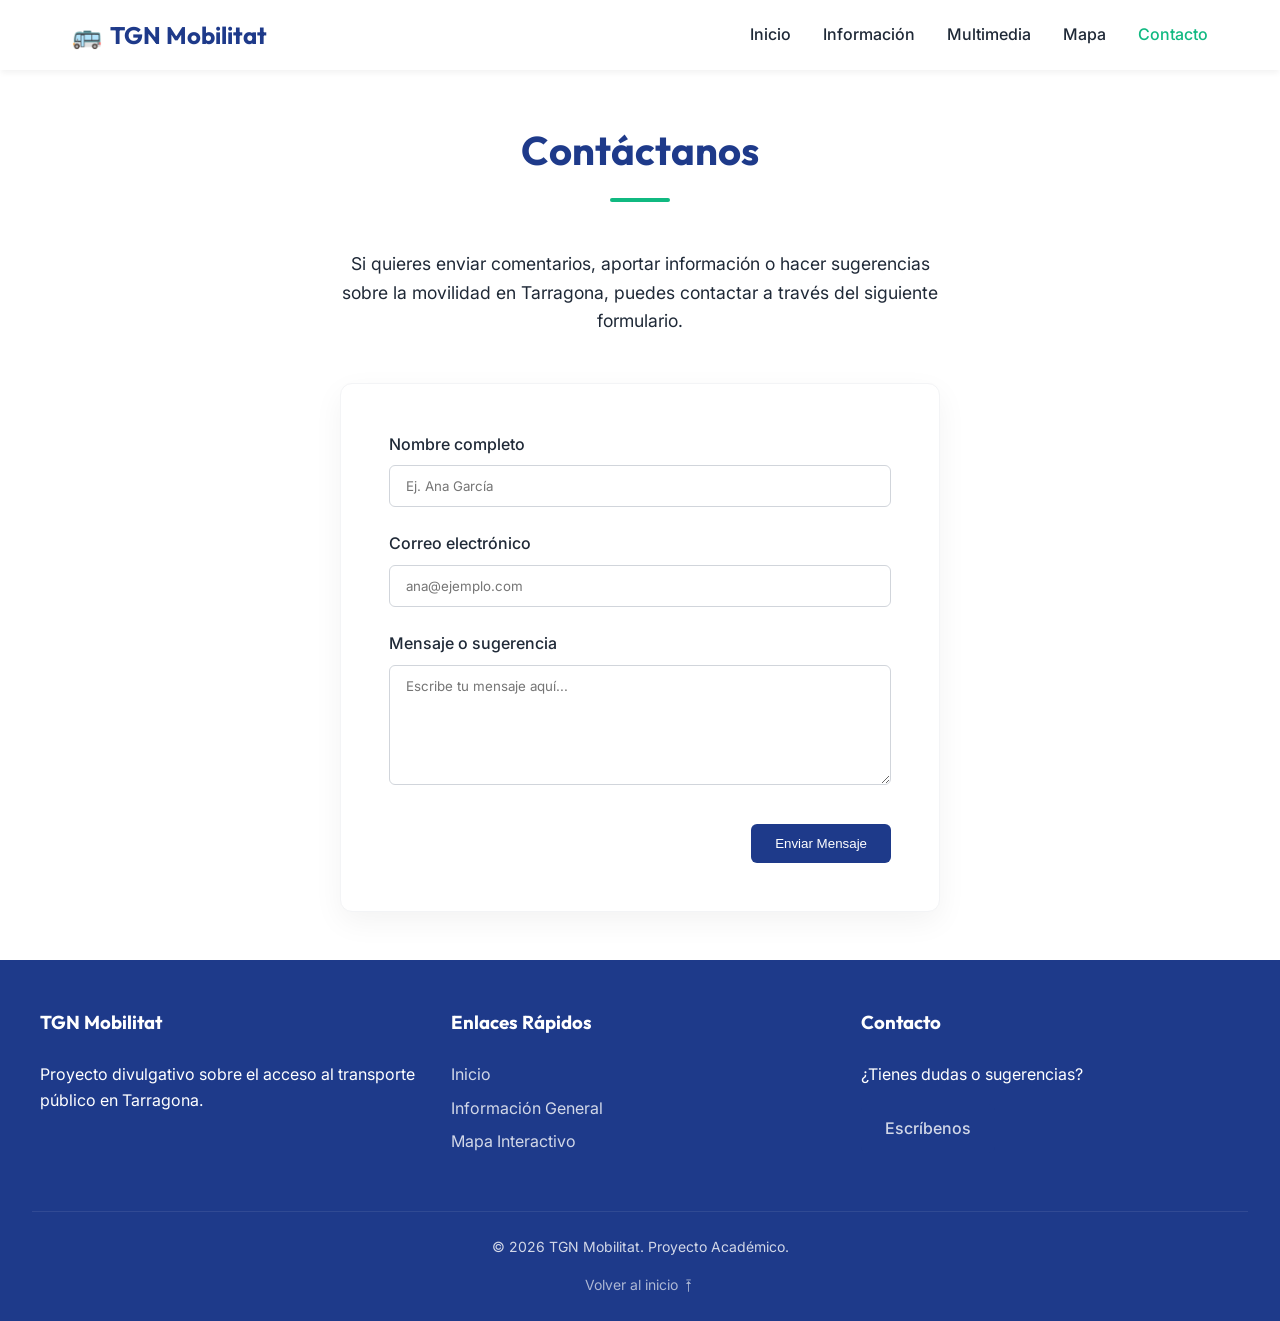
==== contacte.html @ d4a7bf95 "Primera Versió de la Web" ====
<!DOCTYPE html>
<html lang="es">
<head>
    <meta charset="UTF-8">
    <meta name="viewport" content="width=device-width, initial-scale=1.0">
    <title>Contacto - Movilidad Tarragona</title>
    <meta name="description" content="Formulario de contacto para el proyecto de movilidad en Tarragona.">
    <link rel="stylesheet" href="css/styles.css">
</head>
<body>
    <header class="main-header">
        <div class="nav-container">
            <a href="index.html" class="logo"><span class="logo-icon">🚌</span>TGN Mobilitat</a>
            <button class="mobile-menu-btn" id="mobile-menu">☰</button>
            <nav>
                <ul class="nav-links">
                    <li><a href="index.html">Inicio</a></li>
                    <li><a href="info.html">Información</a></li>
                    <li><a href="multimedia.html">Multimedia</a></li>
                    <li><a href="mapa.html">Mapa</a></li>
                    <li><a href="contacte.html">Contacto</a></li>
                </ul>
            </nav>
        </div>
    </header>

    <main class="page-container">
        <h1 class="section-title">Contáctanos</h1>
        
        <p class="text-center" style="max-width: 600px; margin: 0 auto 3rem; font-size: 1.1rem;">
            Si quieres enviar comentarios, aportar información o hacer sugerencias sobre la movilidad en Tarragona, puedes contactar a través del siguiente formulario.
        </p>

        <div class="contact-container">
            <form action="#" method="get" onsubmit="alert('¡Gracias por tu mensaje! Este es un proyecto académico.'); return false;">
                <div class="form-group">
                    <label class="form-label" for="nombre">Nombre completo</label>
                    <input type="text" id="nombre" name="nombre" class="form-control" placeholder="Ej. Ana García" required>
                </div>
                
                <div class="form-group">
                    <label class="form-label" for="correo">Correo electrónico</label>
                    <input type="email" id="correo" name="correo" class="form-control" placeholder="ana@ejemplo.com" required>
                </div>
                
                <div class="form-group">
                    <label class="form-label" for="mensaje">Mensaje o sugerencia</label>
                    <textarea id="mensaje" name="mensaje" class="form-control" placeholder="Escribe tu mensaje aquí..." required></textarea>
                </div>
                
                <div style="text-align: right; margin-top: 2rem;">
                    <button type="submit" class="btn">Enviar Mensaje</button>
                </div>
            </form>
        </div>
    </main>

    <footer class="main-footer">
        <div class="footer-content">
            <div class="footer-section"><h3>TGN Mobilitat</h3><p>Proyecto divulgativo sobre el acceso al transporte público en Tarragona.</p></div>
            <div class="footer-section"><h3>Enlaces Rápidos</h3><a href="index.html">Inicio</a><a href="info.html">Información General</a><a href="mapa.html">Mapa Interactivo</a></div>
            <div class="footer-section"><h3>Contacto</h3><p>¿Tienes dudas o sugerencias?</p><a href="contacte.html" class="btn" style="margin-top: 1rem; display: inline-block;">Escríbenos</a></div>
        </div>
        <div class="footer-bottom">
            <p>&copy; 2026 TGN Mobilitat. Proyecto Académico.</p>
            <div class="footer-links"><a href="#" onclick="window.scrollTo({top: 0, behavior: 'smooth'}); return false;">Volver al inicio ⭱</a></div>
        </div>
    </footer>

    <script src="js/script.js"></script>
</body>
</html>
---- css/styles.css ----
@import url('https://fonts.googleapis.com/css2?family=Inter:wght@300;400;500;600&family=Outfit:wght@500;700&display=swap');

:root {
  --primary: #1e3a8a;
  --bg-color: #ffffff;
  --bg-secondary: #f3f4f6;
  --accent: #10b981;
  --text-dark: #1f2937;
  --text-light: #6b7280;
  --font-body: 'Inter', system-ui, -apple-system, sans-serif;
  --font-heading: 'Outfit', 'Inter', system-ui, sans-serif;
  --transition: all 0.3s ease;
}

* {
  margin: 0;
  padding: 0;
  box-sizing: border-box;
}

body {
  font-family: var(--font-body);
  color: var(--text-dark);
  background-color: var(--bg-color);
  line-height: 1.6;
  display: flex;
  flex-direction: column;
  min-height: 100vh;
}

h1, h2, h3, h4 {
  font-family: var(--font-heading);
  color: var(--primary);
  margin-bottom: 1rem;
}

img {
  max-width: 100%;
  height: auto;
  border-radius: 8px;
}

a {
  text-decoration: none;
  color: var(--primary);
  transition: var(--transition);
}

a:hover {
  color: var(--accent);
}

/* Header & Navigation */
.main-header {
  background-color: var(--bg-color);
  box-shadow: 0 4px 6px -1px rgba(0, 0, 0, 0.05);
  position: sticky;
  top: 0;
  z-index: 1000;
}

.nav-container {
  display: flex;
  justify-content: space-between;
  align-items: center;
  padding: 1rem 2rem;
  max-width: 1200px;
  margin: 0 auto;
}

.logo {
  font-family: var(--font-heading);
  font-size: 1.5rem;
  font-weight: 700;
  color: var(--primary);
  display: flex;
  align-items: center;
  gap: 0.5rem;
}

.logo-icon {
  color: var(--accent);
}

.nav-links {
  display: flex;
  gap: 2rem;
  list-style: none;
}

.nav-links a {
  font-weight: 500;
  color: var(--text-dark);
}

.nav-links a:hover,
.nav-links a.active {
  color: var(--accent);
}

.mobile-menu-btn {
  display: none;
  background: none;
  border: none;
  font-size: 1.5rem;
  cursor: pointer;
  color: var(--primary);
}

/* Footer */
.main-footer {
  background-color: var(--primary);
  color: var(--bg-color);
  padding: 3rem 2rem 1.5rem;
  margin-top: auto;
}

.footer-content {
  display: grid;
  gap: 2rem;
  max-width: 1200px;
  margin: 0 auto;
  grid-template-columns: 1fr;
}

.footer-section h3 {
  color: var(--bg-color);
  margin-bottom: 1.5rem;
}

.footer-section a {
  color: rgba(255, 255, 255, 0.8);
  display: block;
  margin-bottom: 0.5rem;
}

.footer-section a:hover {
  color: var(--accent);
}

.footer-bottom {
  text-align: center;
  margin-top: 3rem;
  padding-top: 1.5rem;
  border-top: 1px solid rgba(255, 255, 255, 0.1);
  font-size: 0.875rem;
  opacity: 0.8;
}

.footer-links {
  display: flex;
  gap: 1rem;
  justify-content: center;
  margin-top: 1rem;
}

.footer-links a {
  color: #fff;
  opacity: 0.8;
  display: inline;
}

.footer-links a:hover {
  opacity: 1;
  color: var(--accent);
}

/* Utilities */
.btn {
  display: inline-block;
  background-color: var(--primary);
  color: #fff;
  padding: 0.75rem 1.5rem;
  border-radius: 6px;
  font-weight: 500;
  border: none;
  cursor: pointer;
  transition: var(--transition);
}

.btn:hover {
  background-color: var(--accent);
  color: #fff;
}

.bg-secondary {
  background-color: var(--bg-secondary);
  padding: 4rem 2rem;
}

/* Typography styles */
.section-title {
  text-align: center;
  font-size: 2.5rem;
  margin-bottom: 3rem;
  position: relative;
}

.section-title::after {
  content: '';
  display: block;
  width: 60px;
  height: 4px;
  background-color: var(--accent);
  margin: 1rem auto 0;
  border-radius: 2px;
}

.text-center { text-align: center; }

/* Responsive Layout Definitions (CSS Grid) */
.page-container {
  padding: 3rem 2rem;
  max-width: 1200px;
  margin: 0 auto;
}

/* 1. Home Grid */
.hero-section {
  position: relative;
  height: 60vh;
  min-height: 400px;
  display: flex;
  align-items: center;
  justify-content: center;
  text-align: center;
  color: #fff;
  background-size: cover;
  background-position: center;
  margin-bottom: 3rem;
  border-radius: 0 0 16px 16px;
  overflow: hidden;
}

.hero-overlay {
  position: absolute;
  top: 0; left: 0; right: 0; bottom: 0;
  background: linear-gradient(rgba(30,58,138,0.7), rgba(0,0,0,0.5));
  z-index: 1;
}

.hero-content {
  position: relative;
  z-index: 2;
  max-width: 800px;
  padding: 2rem;
}

.hero-content h1 {
  color: #fff;
  font-size: 3.5rem;
  margin-bottom: 1.5rem;
  line-height: 1.1;
}

.hero-content p {
  font-size: 1.25rem;
  margin-bottom: 2rem;
  opacity: 0.9;
}

.home-features {
  display: grid;
  gap: 2rem;
  grid-template-columns: 1fr;
}

.feature-card {
  background: var(--bg-color);
  padding: 2rem;
  border-radius: 12px;
  box-shadow: 0 4px 15px rgba(0,0,0,0.05);
  border: 1px solid var(--bg-secondary);
  text-align: center;
  transition: transform 0.3s ease;
}

.feature-card:hover {
  transform: translateY(-5px);
}

.feature-icon {
  font-size: 2.5rem;
  color: var(--accent);
  margin-bottom: 1rem;
}

/* 2. Info Grid */
.info-grid {
  display: grid;
  gap: 3rem;
  grid-template-columns: 1fr;
  align-items: center;
}

.info-content p {
  margin-bottom: 1.5rem;
  font-size: 1.125rem;
}

.info-image img {
  border-radius: 12px;
  box-shadow: 0 10px 30px rgba(0,0,0,0.1);
}

/* 3. Multimedia Grid */
.gallery-grid {
  display: grid;
  gap: 1.5rem;
  grid-template-columns: repeat(auto-fill, minmax(280px, 1fr));
}

.gallery-item {
  position: relative;
  overflow: hidden;
  border-radius: 12px;
  box-shadow: 0 4px 6px rgba(0,0,0,0.05);
  cursor: pointer;
}

.gallery-item img {
  width: 100%;
  height: 250px;
  object-fit: cover;
  transition: transform 0.5s ease;
  display: block;
}

.gallery-item:hover img {
  transform: scale(1.05);
}

.gallery-caption {
  position: absolute;
  bottom: 0;
  left: 0;
  right: 0;
  background: linear-gradient(transparent, rgba(0,0,0,0.8));
  color: #fff;
  padding: 1.5rem 1rem 1rem;
  transform: translateY(100%);
  transition: transform 0.3s ease;
}

.gallery-item:hover .gallery-caption {
  transform: translateY(0);
}

/* 4. Map Grid */
.map-grid {
  display: grid;
  gap: 2rem;
  grid-template-columns: 1fr;
}

.map-container iframe {
  width: 100%;
  height: 500px;
  border-radius: 12px;
  border: none;
  box-shadow: 0 4px 15px rgba(0,0,0,0.1);
}

.qgis-card {
  background: var(--bg-color);
  border-radius: 12px;
  padding: 2rem;
  box-shadow: 0 4px 15px rgba(0,0,0,0.05);
  border: 1px solid var(--bg-secondary);
}

/* 5. Contact Form Grid */
.contact-container {
  max-width: 600px;
  margin: 0 auto;
  background: var(--bg-color);
  padding: 3rem;
  border-radius: 12px;
  box-shadow: 0 10px 30px rgba(0,0,0,0.05);
  border: 1px solid var(--bg-secondary);
}

.form-group {
  margin-bottom: 1.5rem;
}

.form-label {
  display: block;
  margin-bottom: 0.5rem;
  font-weight: 500;
  color: var(--text-dark);
}

.form-control {
  width: 100%;
  padding: 0.75rem 1rem;
  border: 1px solid #d1d5db;
  border-radius: 6px;
  font-family: inherit;
  transition: border-color 0.3s ease;
}

.form-control:focus {
  outline: none;
  border-color: var(--primary);
  box-shadow: 0 0 0 3px rgba(30, 58, 138, 0.1);
}
textarea.form-control {
  resize: vertical;
  min-height: 120px;
}

/* Media Queries (3 breakpoints) */
@media (min-width: 768px) {
  .home-features {
    grid-template-columns: repeat(2, 1fr);
  }
  
  .footer-content {
    grid-template-columns: repeat(3, 1fr);
  }
}

@media (min-width: 1024px) {
  .home-features {
    grid-template-columns: repeat(3, 1fr);
  }
  
  .info-grid {
    grid-template-columns: 1fr 1fr;
  }
  
  .info-image {
    order: 2; /* Put image on the right */
  }
  
  .map-grid {
    grid-template-columns: 2fr 1fr;
  }
}

/* Mobile Nav Styles */
@media (max-width: 767px) {
  .nav-links {
    display: none;
    flex-direction: column;
    position: absolute;
    top: 100%;
    left: 0;
    right: 0;
    background: var(--bg-color);
    padding: 1.5rem;
    box-shadow: 0 10px 15px -3px rgba(0,0,0,0.1);
    text-align: center;
  }
  
  .nav-links.active {
    display: flex;
  }
  
  .mobile-menu-btn {
    display: block;
  }
  
  .hero-content h1 {
    font-size: 2.25rem;
  }
}
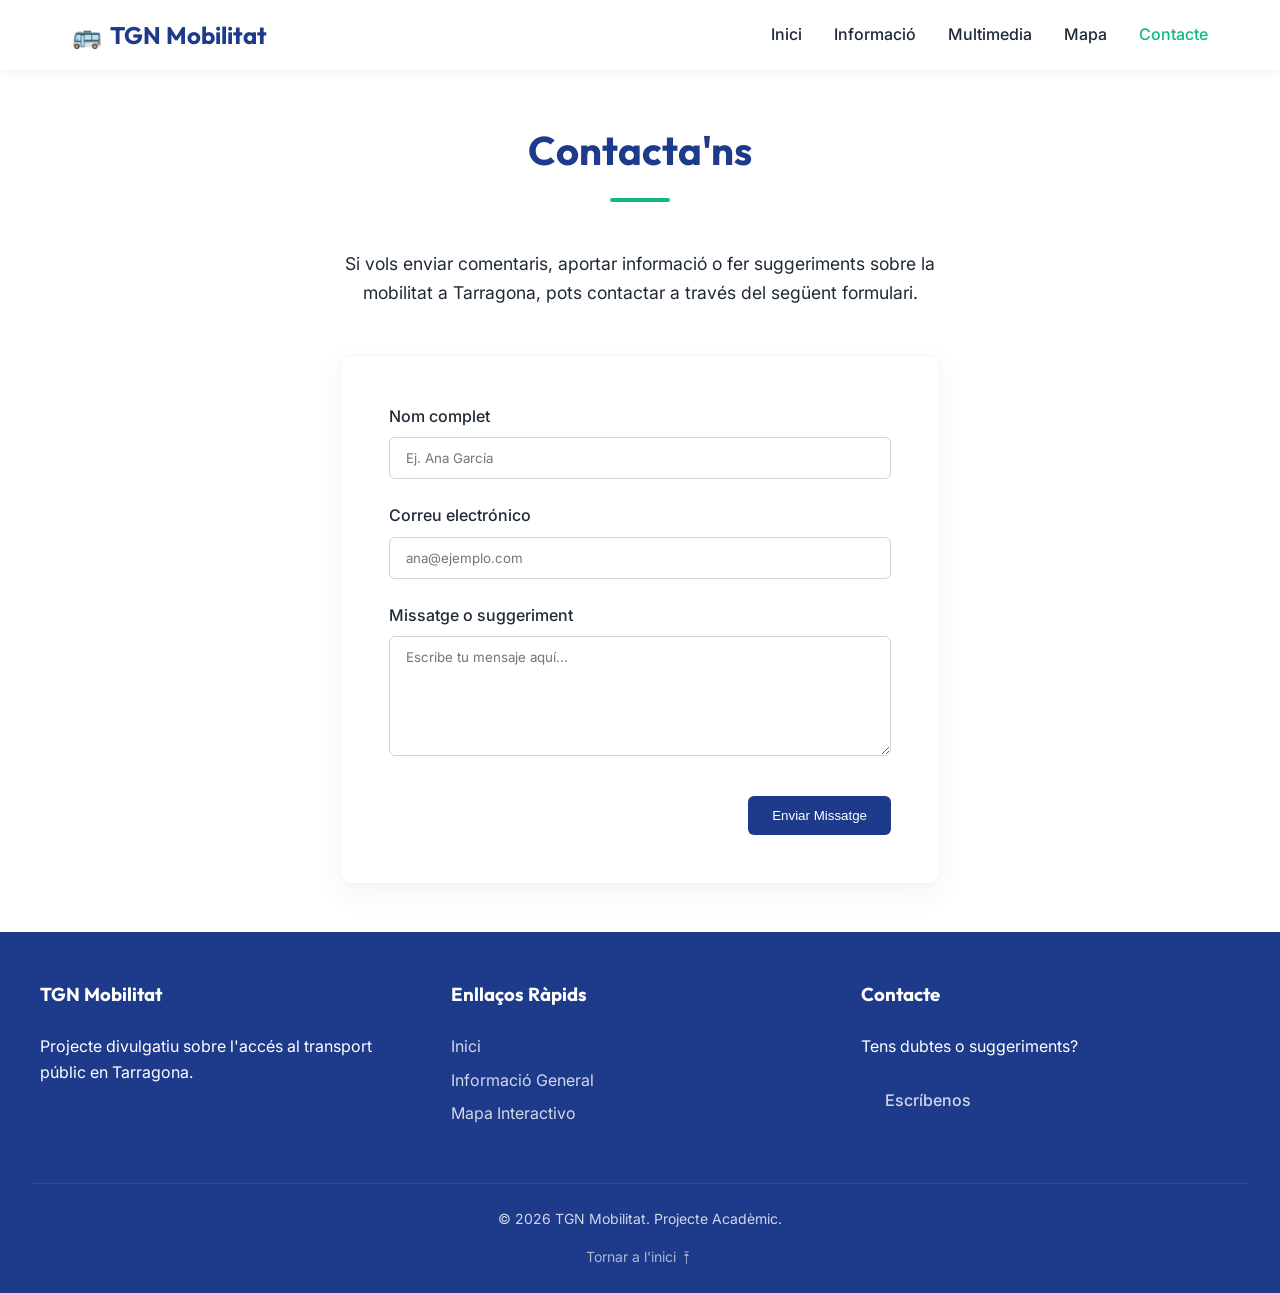
==== commit 6a195df2: "corregir informació i afegir fotos" ====
--- a/contacte.html
+++ b/contacte.html
@@ -1,12 +1,14 @@
 <!DOCTYPE html>
 <html lang="es">
+
 <head>
     <meta charset="UTF-8">
     <meta name="viewport" content="width=device-width, initial-scale=1.0">
-    <title>Contacto - Movilidad Tarragona</title>
-    <meta name="description" content="Formulario de contacto para el proyecto de movilidad en Tarragona.">
+    <title>Contacte - Movilitat Tarragona</title>
+    <meta name="description" content="Formulari de contacte per al projecte de mobilitat a Tarragona.">
     <link rel="stylesheet" href="css/styles.css">
 </head>
+
 <body>
     <header class="main-header">
         <div class="nav-container">
@@ -14,42 +16,47 @@
             <button class="mobile-menu-btn" id="mobile-menu">☰</button>
             <nav>
                 <ul class="nav-links">
-                    <li><a href="index.html">Inicio</a></li>
-                    <li><a href="info.html">Información</a></li>
+                    <li><a href="index.html">Inici</a></li>
+                    <li><a href="info.html">Informació</a></li>
                     <li><a href="multimedia.html">Multimedia</a></li>
                     <li><a href="mapa.html">Mapa</a></li>
-                    <li><a href="contacte.html">Contacto</a></li>
+                    <li><a href="contacte.html">Contacte</a></li>
                 </ul>
             </nav>
         </div>
     </header>
 
     <main class="page-container">
-        <h1 class="section-title">Contáctanos</h1>
-        
+        <h1 class="section-title">Contacta'ns</h1>
+
         <p class="text-center" style="max-width: 600px; margin: 0 auto 3rem; font-size: 1.1rem;">
-            Si quieres enviar comentarios, aportar información o hacer sugerencias sobre la movilidad en Tarragona, puedes contactar a través del siguiente formulario.
+            Si vols enviar comentaris, aportar informació o fer suggeriments sobre la mobilitat a Tarragona, pots
+            contactar a través del següent formulari.
         </p>
 
         <div class="contact-container">
-            <form action="#" method="get" onsubmit="alert('¡Gracias por tu mensaje! Este es un proyecto académico.'); return false;">
+            <form action="#" method="get"
+                onsubmit="alert('Gràcies pel teu missatge! Aquest és un projecte acadèmic.'); return false;">
                 <div class="form-group">
-                    <label class="form-label" for="nombre">Nombre completo</label>
-                    <input type="text" id="nombre" name="nombre" class="form-control" placeholder="Ej. Ana García" required>
+                    <label class="form-label" for="nombre">Nom complet</label>
+                    <input type="text" id="nombre" name="nombre" class="form-control" placeholder="Ej. Ana García"
+                        required>
                 </div>
-                
+
                 <div class="form-group">
-                    <label class="form-label" for="correo">Correo electrónico</label>
-                    <input type="email" id="correo" name="correo" class="form-control" placeholder="ana@ejemplo.com" required>
+                    <label class="form-label" for="correo">Correu electrónico</label>
+                    <input type="email" id="correo" name="correo" class="form-control" placeholder="ana@ejemplo.com"
+                        required>
                 </div>
-                
+
                 <div class="form-group">
-                    <label class="form-label" for="mensaje">Mensaje o sugerencia</label>
-                    <textarea id="mensaje" name="mensaje" class="form-control" placeholder="Escribe tu mensaje aquí..." required></textarea>
+                    <label class="form-label" for="mensaje">Missatge o suggeriment</label>
+                    <textarea id="mensaje" name="mensaje" class="form-control" placeholder="Escribe tu mensaje aquí..."
+                        required></textarea>
                 </div>
-                
+
                 <div style="text-align: right; margin-top: 2rem;">
-                    <button type="submit" class="btn">Enviar Mensaje</button>
+                    <button type="submit" class="btn">Enviar Missatge</button>
                 </div>
             </form>
         </div>
@@ -57,16 +64,28 @@
 
     <footer class="main-footer">
         <div class="footer-content">
-            <div class="footer-section"><h3>TGN Mobilitat</h3><p>Proyecto divulgativo sobre el acceso al transporte público en Tarragona.</p></div>
-            <div class="footer-section"><h3>Enlaces Rápidos</h3><a href="index.html">Inicio</a><a href="info.html">Información General</a><a href="mapa.html">Mapa Interactivo</a></div>
-            <div class="footer-section"><h3>Contacto</h3><p>¿Tienes dudas o sugerencias?</p><a href="contacte.html" class="btn" style="margin-top: 1rem; display: inline-block;">Escríbenos</a></div>
+            <div class="footer-section">
+                <h3>TGN Mobilitat</h3>
+                <p>Projecte divulgatiu sobre l'accés al transport públic en Tarragona.</p>
+            </div>
+            <div class="footer-section">
+                <h3>Enllaços Ràpids</h3><a href="index.html">Inici</a><a href="info.html">Informació General</a><a
+                    href="mapa.html">Mapa Interactivo</a>
+            </div>
+            <div class="footer-section">
+                <h3>Contacte</h3>
+                <p>Tens dubtes o suggeriments?</p><a href="contacte.html" class="btn"
+                    style="margin-top: 1rem; display: inline-block;">Escríbenos</a>
+            </div>
         </div>
         <div class="footer-bottom">
-            <p>&copy; 2026 TGN Mobilitat. Proyecto Académico.</p>
-            <div class="footer-links"><a href="#" onclick="window.scrollTo({top: 0, behavior: 'smooth'}); return false;">Volver al inicio ⭱</a></div>
+            <p>&copy; 2026 TGN Mobilitat. Projecte Acadèmic.</p>
+            <div class="footer-links"><a href="#"
+                    onclick="window.scrollTo({top: 0, behavior: 'smooth'}); return false;">Tornar a l'inici ⭱</a></div>
         </div>
     </footer>
 
     <script src="js/script.js"></script>
 </body>
-</html>
+
+</html>
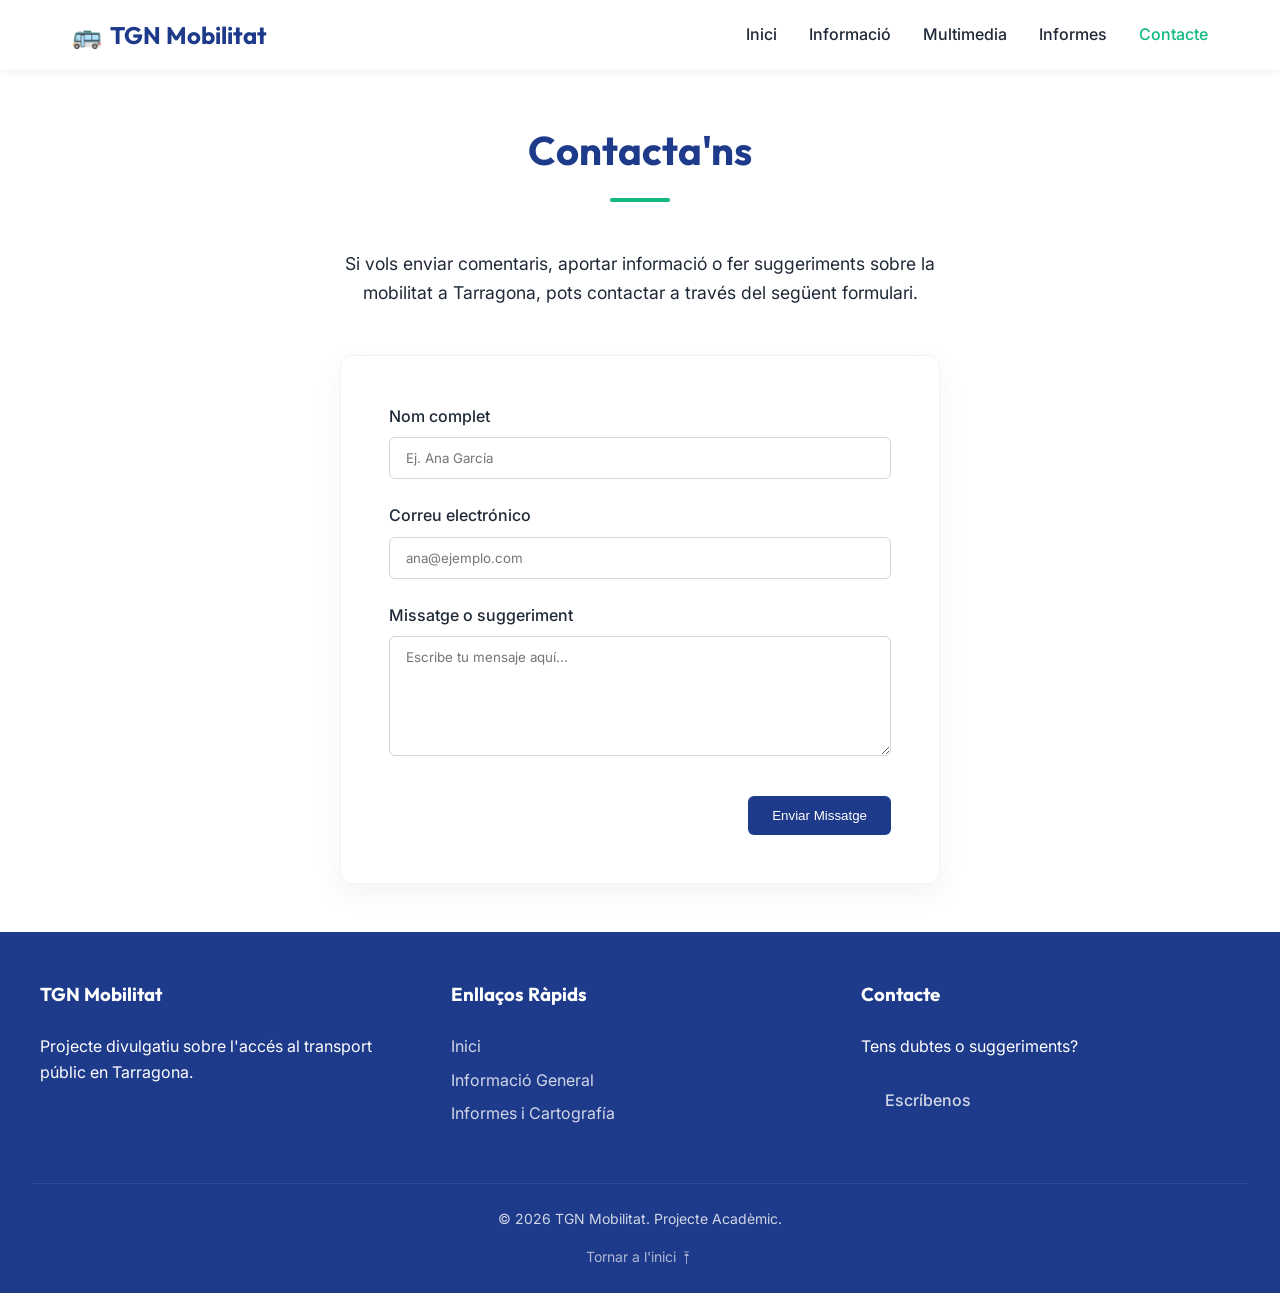
==== commit 9896a6e0: "afegir carpetas i actualitzar codi" ====
--- a/contacte.html
+++ b/contacte.html
@@ -19,7 +19,7 @@
                     <li><a href="index.html">Inici</a></li>
                     <li><a href="info.html">Informació</a></li>
                     <li><a href="multimedia.html">Multimedia</a></li>
-                    <li><a href="mapa.html">Mapa</a></li>
+                    <li><a href="informes.html">Informes</a></li>
                     <li><a href="contacte.html">Contacte</a></li>
                 </ul>
             </nav>
@@ -70,7 +70,7 @@
             </div>
             <div class="footer-section">
                 <h3>Enllaços Ràpids</h3><a href="index.html">Inici</a><a href="info.html">Informació General</a><a
-                    href="mapa.html">Mapa Interactivo</a>
+                    href="informes.html">Informes i Cartografía</a>
             </div>
             <div class="footer-section">
                 <h3>Contacte</h3>
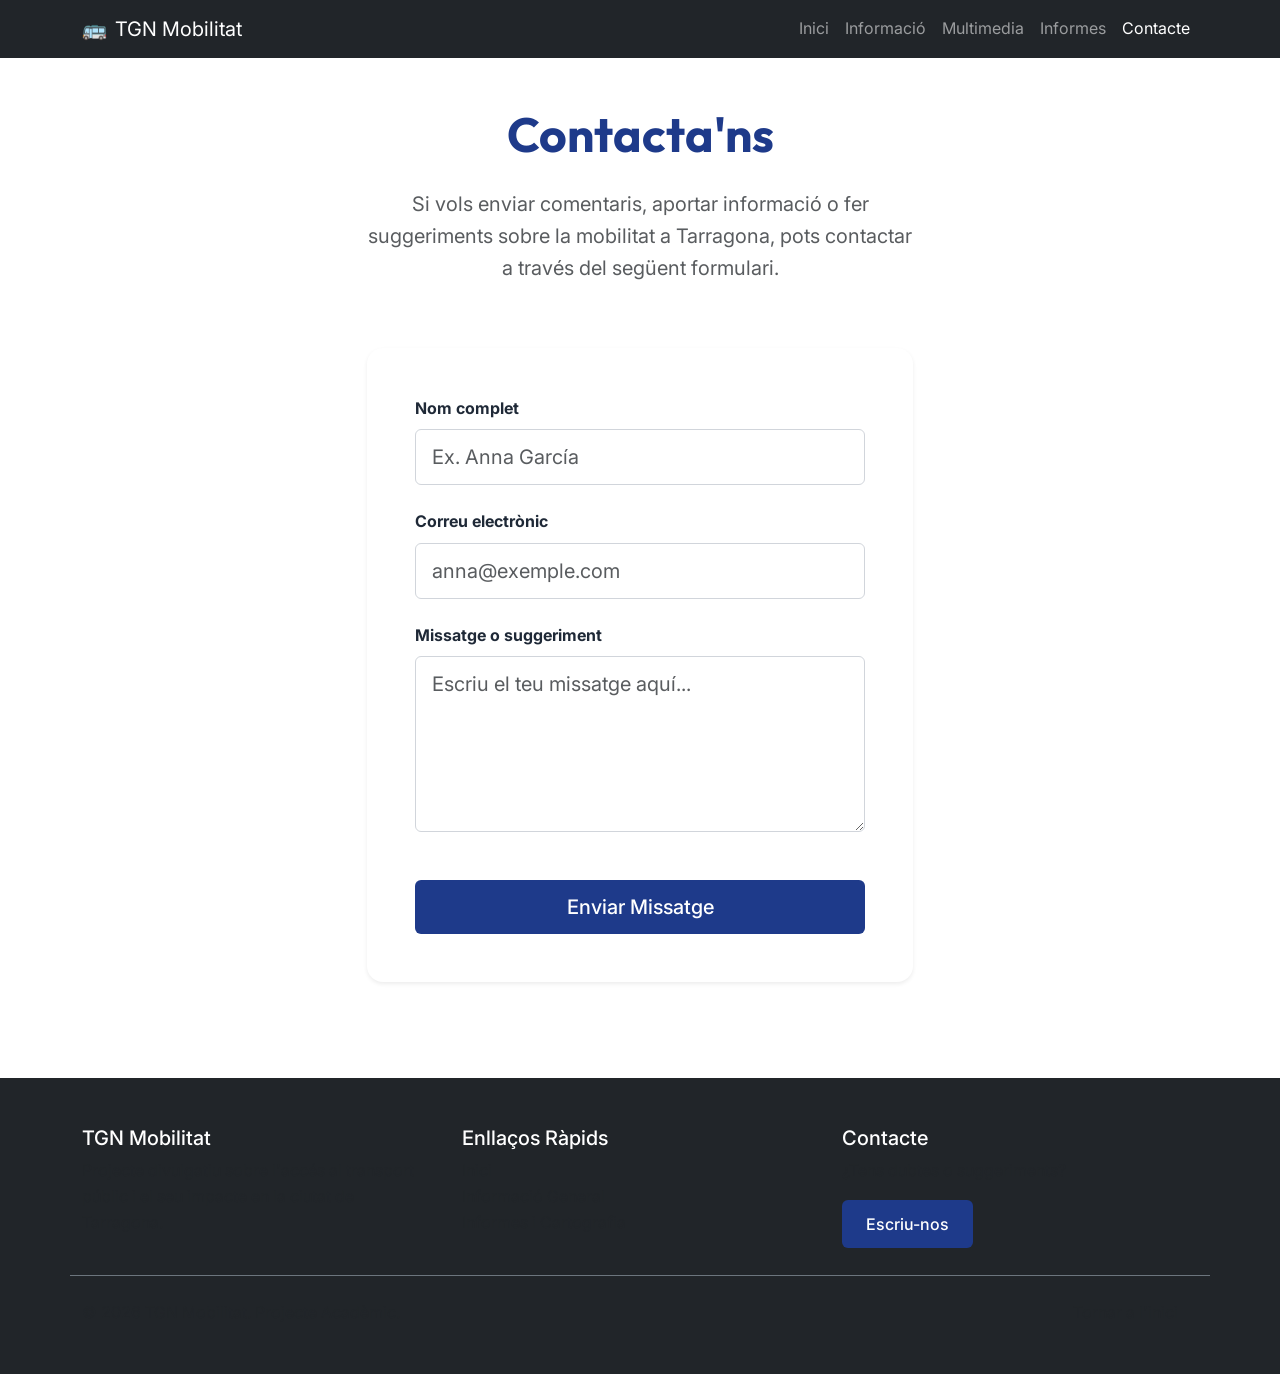
==== commit 7ee3e939: "update framework" ====
--- a/contacte.html
+++ b/contacte.html
@@ -1,91 +1,112 @@
 <!DOCTYPE html>
-<html lang="es">
-
+<html lang="ca">
 <head>
     <meta charset="UTF-8">
     <meta name="viewport" content="width=device-width, initial-scale=1.0">
-    <title>Contacte - Movilitat Tarragona</title>
+    <title>Contacte - Mobilitat Tarragona</title>
     <meta name="description" content="Formulari de contacte per al projecte de mobilitat a Tarragona.">
+    <!-- Bootstrap CSS -->
+    <link href="https://cdn.jsdelivr.net/npm/bootstrap@5.3.3/dist/css/bootstrap.min.css" rel="stylesheet">
     <link rel="stylesheet" href="css/styles.css">
 </head>
+<body>
+    <!-- Header Navigation -->
+    <nav class="navbar navbar-expand-lg navbar-dark bg-dark sticky-top">
+        <div class="container">
+            <a class="navbar-brand" href="index.html">
+                <span class="logo-icon me-2">🚌</span>TGN Mobilitat
+            </a>
+            <button class="navbar-toggler" type="button" data-bs-toggle="collapse" data-bs-target="#navbarNav">
+                <span class="navbar-toggler-icon"></span>
+            </button>
+            <div class="collapse navbar-collapse" id="navbarNav">
+                <ul class="navbar-nav ms-auto">
+                    <li class="nav-item"><a class="nav-link" href="index.html">Inici</a></li>
+                    <li class="nav-item"><a class="nav-link" href="info.html">Informació</a></li>
+                    <li class="nav-item"><a class="nav-link" href="multimedia.html">Multimedia</a></li>
+                    <li class="nav-item"><a class="nav-link" href="informes.html">Informes</a></li>
+                    <li class="nav-item"><a class="nav-link active" href="contacte.html">Contacte</a></li>
+                </ul>
+            </div>
+        </div>
+    </nav>
 
-<body>
-    <header class="main-header">
-        <div class="nav-container">
-            <a href="index.html" class="logo"><span class="logo-icon">🚌</span>TGN Mobilitat</a>
-            <button class="mobile-menu-btn" id="mobile-menu">☰</button>
-            <nav>
-                <ul class="nav-links">
-                    <li><a href="index.html">Inici</a></li>
-                    <li><a href="info.html">Informació</a></li>
-                    <li><a href="multimedia.html">Multimedia</a></li>
-                    <li><a href="informes.html">Informes</a></li>
-                    <li><a href="contacte.html">Contacte</a></li>
-                </ul>
-            </nav>
+    <main class="container py-5">
+        <h1 class="display-5 fw-bold mb-4 text-center">Contacta'ns</h1>
+        <div class="row mb-5">
+            <div class="col-lg-6 mx-auto text-center">
+                <p class="fs-5 text-muted">
+                    Si vols enviar comentaris, aportar informació o fer suggeriments sobre la mobilitat a Tarragona, pots
+                    contactar a través del següent formulari.
+                </p>
+            </div>
         </div>
-    </header>
 
-    <main class="page-container">
-        <h1 class="section-title">Contacta'ns</h1>
+        <div class="row">
+            <div class="col-md-8 col-lg-6 mx-auto">
+                <div class="card shadow-sm border-0 rounded-4">
+                    <div class="card-body p-4 p-md-5">
+                        <form action="#" method="get" onsubmit="alert('Gràcies pel teu missatge! Aquest és un projecte acadèmic.'); return false;">
+                            <div class="mb-4">
+                                <label class="form-label fw-bold" for="nombre">Nom complet</label>
+                                <input type="text" id="nombre" name="nombre" class="form-control form-control-lg" placeholder="Ex. Anna García" required>
+                            </div>
 
-        <p class="text-center" style="max-width: 600px; margin: 0 auto 3rem; font-size: 1.1rem;">
-            Si vols enviar comentaris, aportar informació o fer suggeriments sobre la mobilitat a Tarragona, pots
-            contactar a través del següent formulari.
-        </p>
+                            <div class="mb-4">
+                                <label class="form-label fw-bold" for="correo">Correu electrònic</label>
+                                <input type="email" id="correo" name="correo" class="form-control form-control-lg" placeholder="anna@exemple.com" required>
+                            </div>
 
-        <div class="contact-container">
-            <form action="#" method="get"
-                onsubmit="alert('Gràcies pel teu missatge! Aquest és un projecte acadèmic.'); return false;">
-                <div class="form-group">
-                    <label class="form-label" for="nombre">Nom complet</label>
-                    <input type="text" id="nombre" name="nombre" class="form-control" placeholder="Ej. Ana García"
-                        required>
+                            <div class="mb-4">
+                                <label class="form-label fw-bold" for="mensaje">Missatge o suggeriment</label>
+                                <textarea id="mensaje" name="mensaje" class="form-control form-control-lg" rows="5" placeholder="Escriu el teu missatge aquí..." required></textarea>
+                            </div>
+
+                            <div class="d-grid mt-5">
+                                <button type="submit" class="btn btn-primary btn-lg">Enviar Missatge</button>
+                            </div>
+                        </form>
+                    </div>
                 </div>
-
-                <div class="form-group">
-                    <label class="form-label" for="correo">Correu electrónico</label>
-                    <input type="email" id="correo" name="correo" class="form-control" placeholder="ana@ejemplo.com"
-                        required>
-                </div>
-
-                <div class="form-group">
-                    <label class="form-label" for="mensaje">Missatge o suggeriment</label>
-                    <textarea id="mensaje" name="mensaje" class="form-control" placeholder="Escribe tu mensaje aquí..."
-                        required></textarea>
-                </div>
-
-                <div style="text-align: right; margin-top: 2rem;">
-                    <button type="submit" class="btn">Enviar Missatge</button>
-                </div>
-            </form>
+            </div>
         </div>
     </main>
 
-    <footer class="main-footer">
-        <div class="footer-content">
-            <div class="footer-section">
-                <h3>TGN Mobilitat</h3>
-                <p>Projecte divulgatiu sobre l'accés al transport públic en Tarragona.</p>
+    <!-- Footer -->
+    <footer class="bg-dark text-white py-5 mt-5">
+        <div class="container">
+            <div class="row g-4">
+                <div class="col-md-4">
+                    <h5>TGN Mobilitat</h5>
+                    <p class="text-muted">Projecte divulgatiu sobre l'accés al transport públic i el seu impacte en la ciutat de Tarragona.</p>
+                </div>
+                <div class="col-md-4">
+                    <h5>Enllaços Ràpids</h5>
+                    <ul class="list-unstyled">
+                        <li><a href="index.html" class="text-decoration-none text-muted">Inici</a></li>
+                        <li><a href="info.html" class="text-decoration-none text-muted">Informació General</a></li>
+                        <li><a href="informes.html" class="text-decoration-none text-muted">Informes i Cartografia</a></li>
+                    </ul>
+                </div>
+                <div class="col-md-4">
+                    <h5>Contacte</h5>
+                    <p class="text-muted">¿Tens dubtes o suggeriments?</p>
+                    <a href="contacte.html" class="btn btn-primary">Escriu-nos</a>
+                </div>
             </div>
-            <div class="footer-section">
-                <h3>Enllaços Ràpids</h3><a href="index.html">Inici</a><a href="info.html">Informació General</a><a
-                    href="informes.html">Informes i Cartografía</a>
+            <div class="row mt-4 pt-4 border-top border-secondary">
+                <div class="col-md-6 text-center text-md-start">
+                    <p class="text-muted mb-0">&copy; 2026 TGN Mobilitat. Projecte Acadèmic.</p>
+                </div>
+                <div class="col-md-6 text-center text-md-end">
+                    <a href="#" class="text-decoration-none text-muted" onclick="window.scrollTo({top: 0, behavior: 'smooth'}); return false;">Tornar a l'inici ⭱</a>
+                </div>
             </div>
-            <div class="footer-section">
-                <h3>Contacte</h3>
-                <p>Tens dubtes o suggeriments?</p><a href="contacte.html" class="btn"
-                    style="margin-top: 1rem; display: inline-block;">Escríbenos</a>
-            </div>
-        </div>
-        <div class="footer-bottom">
-            <p>&copy; 2026 TGN Mobilitat. Projecte Acadèmic.</p>
-            <div class="footer-links"><a href="#"
-                    onclick="window.scrollTo({top: 0, behavior: 'smooth'}); return false;">Tornar a l'inici ⭱</a></div>
         </div>
     </footer>
 
+    <!-- Bootstrap JS -->
+    <script src="https://cdn.jsdelivr.net/npm/bootstrap@5.3.3/dist/js/bootstrap.bundle.min.js"></script>
     <script src="js/script.js"></script>
 </body>
-
-</html>+</html>
